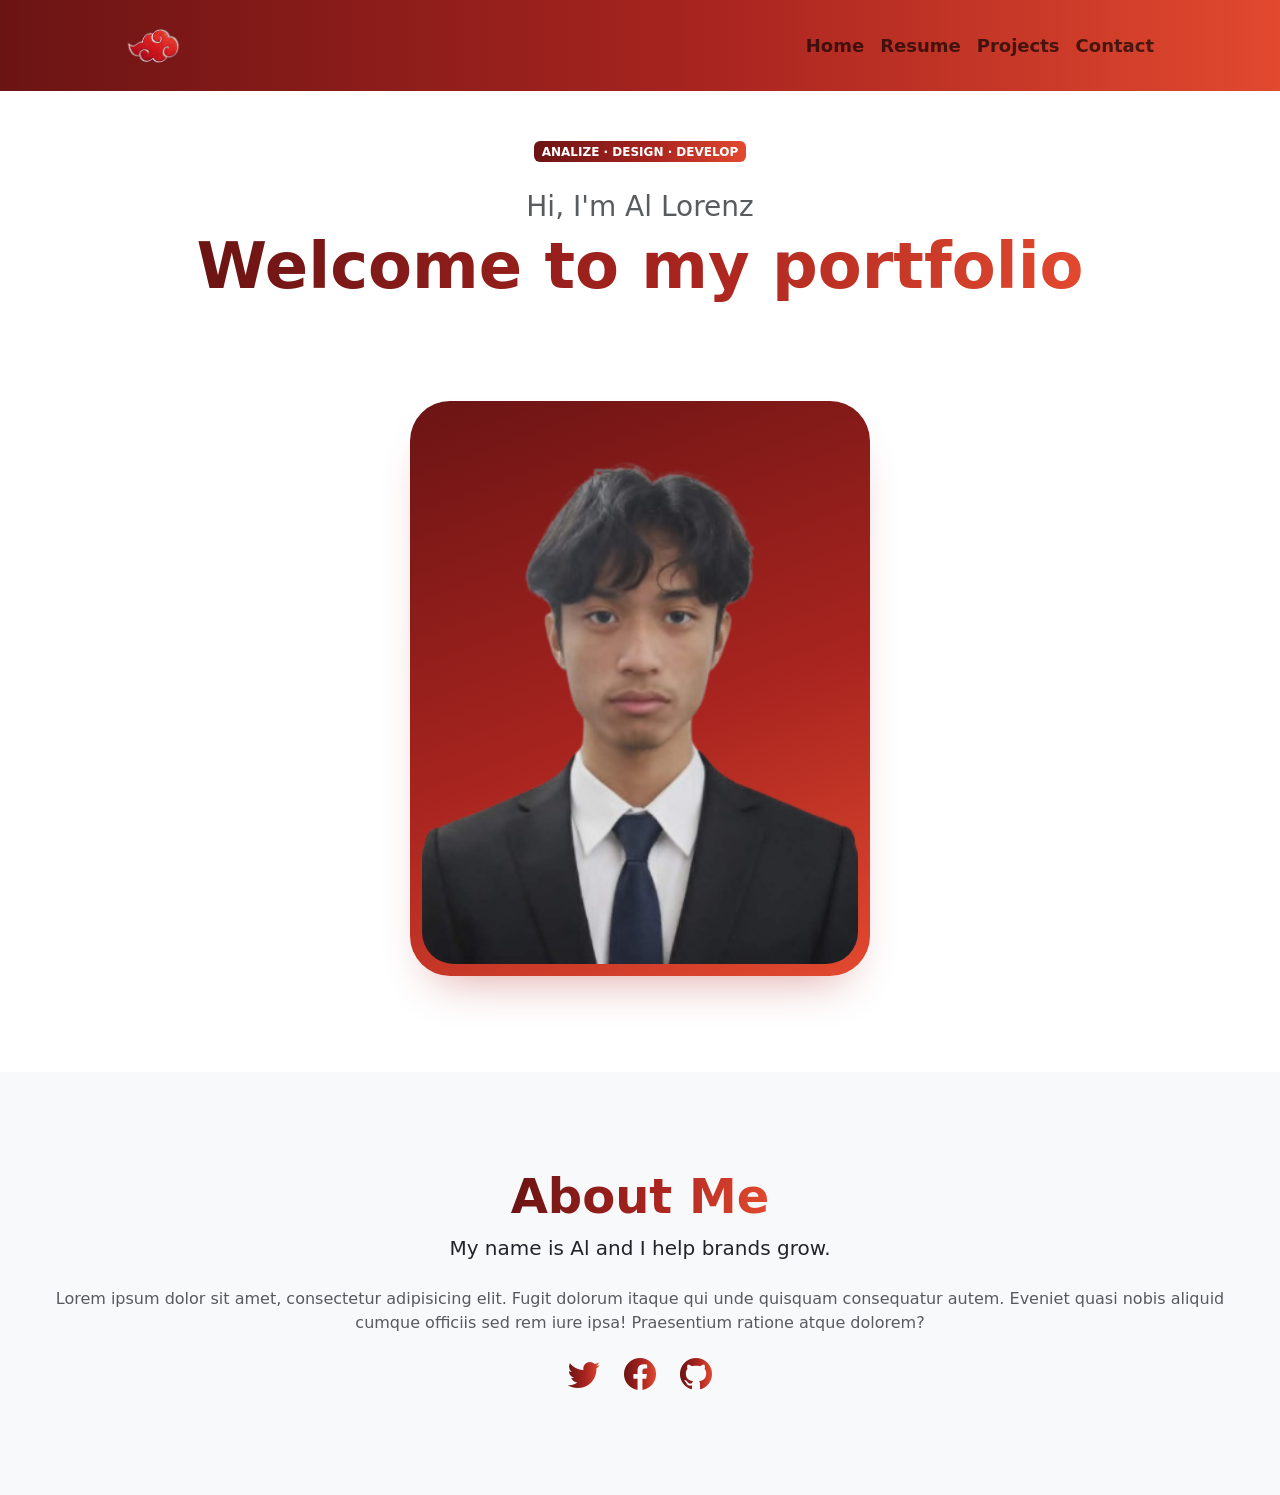
==== home.html @ 0a8ccaa8 "Update and rename index.html to home.html" ====
<!doctype html>
<html lang="en">
  <head>
    <meta charset="utf-8">
    <meta name="viewport" content="width=device-width, initial-scale=1">
    <title>Home Page</title>
    <link href="https://cdn.jsdelivr.net/npm/bootstrap@5.3.8/dist/css/bootstrap.min.css" rel="stylesheet" integrity="sha384-sRIl4kxILFvY47J16cr9ZwB07vP4J8+LH7qKQnuqkuIAvNWLzeN8tE5YBujZqJLB" crossorigin="anonymous">
    <link rel="stylesheet" href="https://cdn.jsdelivr.net/npm/bootstrap-icons@1.11.3/font/bootstrap-icons.min.css">
    <link rel="stylesheet" href="style.css">
  </head>
<body class="d-flex flex-column h-100">
    <main class="flex-shrink-0">

      <!-- Navigation-->
      <nav class="navbar navbar-expand-lg navbar-light bg-gradient-primary-to-secondary py-3">
        <div class="container px-5">
          <a class="navbar-brand" href="home.html">
            <img src="nav-logo.jpg" width="70px" height="100%" alt="Site logo">
          </a>
          <button class="navbar-toggler" type="button" data-bs-toggle="collapse" data-bs-target="#navbarSupportedContent" aria-controls="navbarSupportedContent" aria-expanded="false" aria-label="Toggle navigation"><span class="navbar-toggler-icon"></span></button>
          <div class="collapse navbar-collapse" id="navbarSupportedContent">
            <ul class="navbar-nav ms-auto mb-2 mb-lg-0 small fw-bolder">
              <li class="nav-item"><a class="nav-link" href="home.html">Home</a></li>
              <li class="nav-item"><a class="nav-link" href="#">Resume</a></li>
              <li class="nav-item"><a class="nav-link" href="#">Projects</a></li>
              <li class="nav-item"><a class="nav-link" href="#">Contact</a></li>
            </ul>
          </div>
        </div>
      </nav>

      <!-- Hero -->
      <header class="py-5">
        <div class="container px-5 pb-5">
          <div class="row gx-5 align-items-center">
            <div class="col-xxl-5">
              <!-- Header text content-->
              <div class="text-center text-xxl-start">
                <div class="badge bg-gradient-primary-to-secondary text-white mb-4"><div class="text-uppercase">Analize &middot; Design &middot; Develop</div></div>
                <div class="fs-3 fw-light text-muted">Hi, I'm Al Lorenz</div>
                <h1 class="display-3 fw-bolder mb-5"><span class="text-gradient d-inline">Welcome to my portfolio</span></h1>
                <!-- <div class="d-grid gap-3 d-sm-flex justify-content-sm-center justify-content-xxl-start mb-3">
                  <a class="btn btn-primary btn-lg px-5 py-3 me-sm-3 fs-6 fw-bolder" href="#">Resume</a>
                  <a class="btn btn-outline-dark btn-lg px-5 py-3 fs-6 fw-bolder" href="#">Projects</a>
                </div> -->
              </div>
            </div>

            <div class="col-xxl-7">
              <!-- Header profile picture -->
              <div class="hero-photo-wrap mx-auto mt-5 mt-xxl-0" style="max-width:460px;">

                <div class="hero-blob">
                  <img class="profile-img" src="profile.jpg" alt="Portrait photo">
                </div>
              </div>
            </div>
          </div>
        </div>
      </header>

      <!-- About -->
      <section class="bg-light py-5" id="contact">
        <div class="container-fluid px-5">
          <div class="row gx-5 justify-content-center">
            <div class="col-xxl-8">
              <div class="text-center my-5">
                <h2 class="display-5 fw-bolder"><span class="text-gradient d-inline">About Me</span></h2>
                <p class="lead fw-light mb-4">My name is Al and I help brands grow.</p>
                <p class="text-muted">Lorem ipsum dolor sit amet, consectetur adipisicing elit. Fugit dolorum itaque qui unde quisquam consequatur autem. Eveniet quasi nobis aliquid cumque officiis sed rem iure ipsa! Praesentium ratione atque dolorem?</p>
                <div class="d-flex justify-content-center fs-2 gap-4">
                  <a class="text-gradient" href="#!" aria-label="Twitter"><i class="bi bi-twitter"></i></a>
                  <a class="text-gradient" href="#!" aria-label="Facebook"><i class="bi bi-facebook"></i></a>
                  <a class="text-gradient" href="#!" aria-label="GitHub"><i class="bi bi-github"></i></a>
                </div>
              </div>
            </div>
          </div>
        </div>
      </section>

    </main>


    <script src="https://cdn.jsdelivr.net/npm/bootstrap@5.3.8/dist/js/bootstrap.bundle.min.js" integrity="sha384-FKyoEForCGlyvwx9Hj09JcYn3nv7wiPVlz7YYwJrWVcXK/BmnVDxM+D2scQbITxI" crossorigin="anonymous"></script>
  </body>
</html>
---- style.css ----
body {
  background-image: linear-gradient(
      rgba(255, 255, 255, 0.65), 
      rgba(255, 255, 255, 0.65)
    ), 
    url('https://i.pinimg.com/736x/6c/96/19/6c961995a6f310649f085e0a4df379e9.jpg');
  background-size: cover;
  background-position: center;
}

.text-gradient {
    background: linear-gradient(90deg, #6b1414 0%, #a8241f 55%, #e2492f 100%);
    -webkit-background-clip: text;
    background-clip: text;
    color: transparent;
}
 
.bg-gradient-primary-to-secondary {
    background: linear-gradient(90deg, #6b1414 0%, #a8241f 55%, #e2492f 100%);
}
 

.hero-photo-wrap {
    position: relative;
}
 
.hero-blob {
    position: relative;
    z-index: 2;
    aspect-ratio: 4 / 5;
    border-radius: 2.5rem;
    overflow: hidden;
    padding: 12px;
    background: linear-gradient(160deg, #6b1414 0%, #a8241f 55%, #e2492f 100%);
    box-shadow: 0 24px 48px -24px rgba(168, 36, 31, 0.45);
}
 
.hero-blob img,
.hero-blob .profile-img,
.hero-blob .placeholder-person {
    display: block;
    width: 100%;
    height: 100%;
    object-fit: cover;
    border-radius: 2rem;
}
 
.dot-pattern {
    position: absolute;
    top: 8%;
    width: 70px;
    height: 84%;
    background-image: radial-gradient(circle, currentColor 3px, transparent 3.5px);
    background-size: 20px 20px;
}
 
.dot-pattern-left {
    left: -34px;
    z-index: 1;
    color: #a8241f;
}
 
.dot-pattern-right {
    right: -34px;
    z-index: 3;
    color: #ffffff;
}
 
/* ===== Login page ===== */
.login-page {
    background: url("https://wallpapers-clan.com/wp-content/uploads/2025/03/pastel-sky-with-fluffy-clouds-desktop-wallpaper-preview.jpg");
    background-repeat: no-repeat;
    background-size: cover;
}
 
/* From https://css.glass */
.login-box {
    padding: 15px;
    background: rgba(255, 255, 255, 0.44);
    border-radius: 16px;
    box-shadow: 0 4px 30px rgba(0, 0, 0, 0.1);
    backdrop-filter: blur(8.3px);
    -webkit-backdrop-filter: blur(8.3px);
}
 
 
.register-page {
    background: url("https://preview.redd.it/flowing-mist-over-the-lake-v0-nr4us7nmgknh1.jpeg?width=1080&crop=smart&auto=webp&s=3ab30902c882a5b95fd664185b45be6284cd214c");
    background-repeat: no-repeat;
    background-size: cover;
}
 
/* From https://css.glass */
.register-box {
    padding: 15px;
    background: rgba(255, 255, 255, 0.44);
    border-radius: 16px;
    box-shadow: 0 4px 30px rgba(0, 0, 0, 0.1);
    backdrop-filter: blur(8.3px);
    -webkit-backdrop-filter: blur(8.3px);
}

.nav-link {
    font-size: large;
    
}

form {
    border-radius: 50%;
}
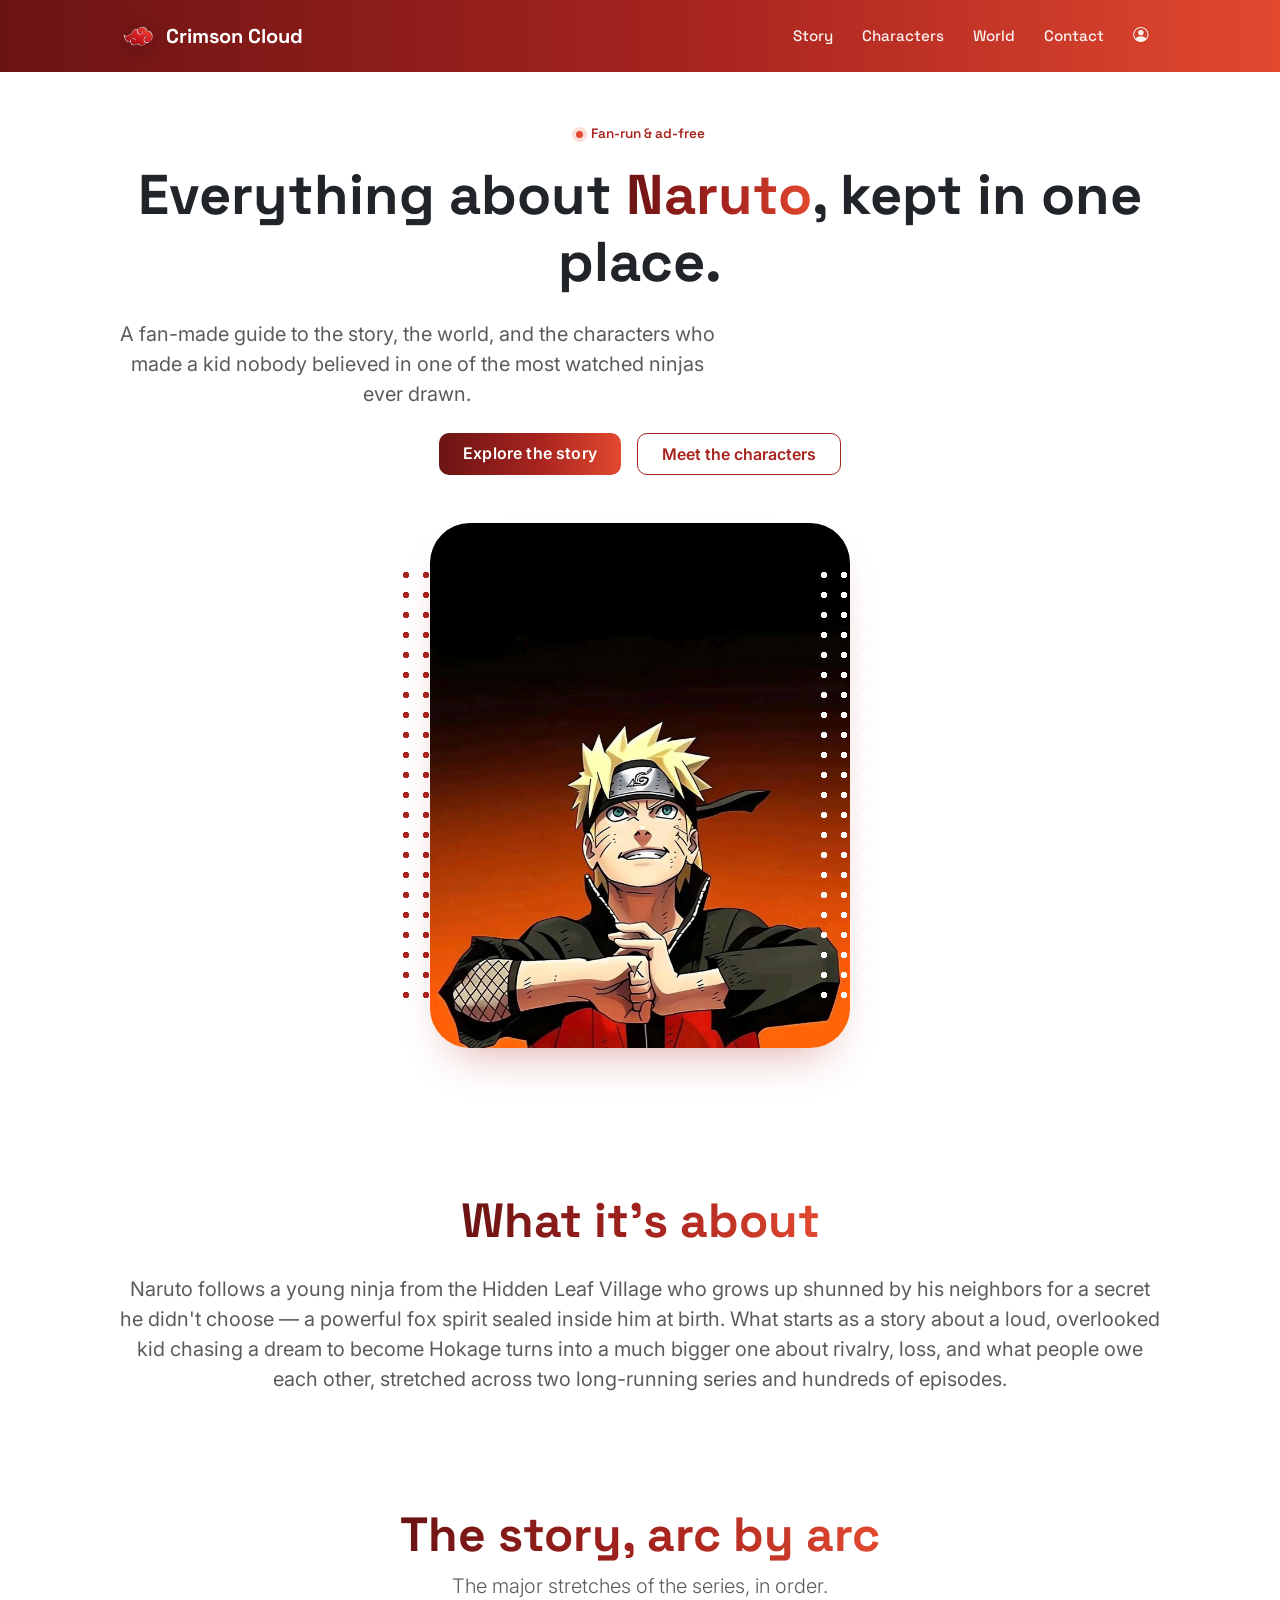
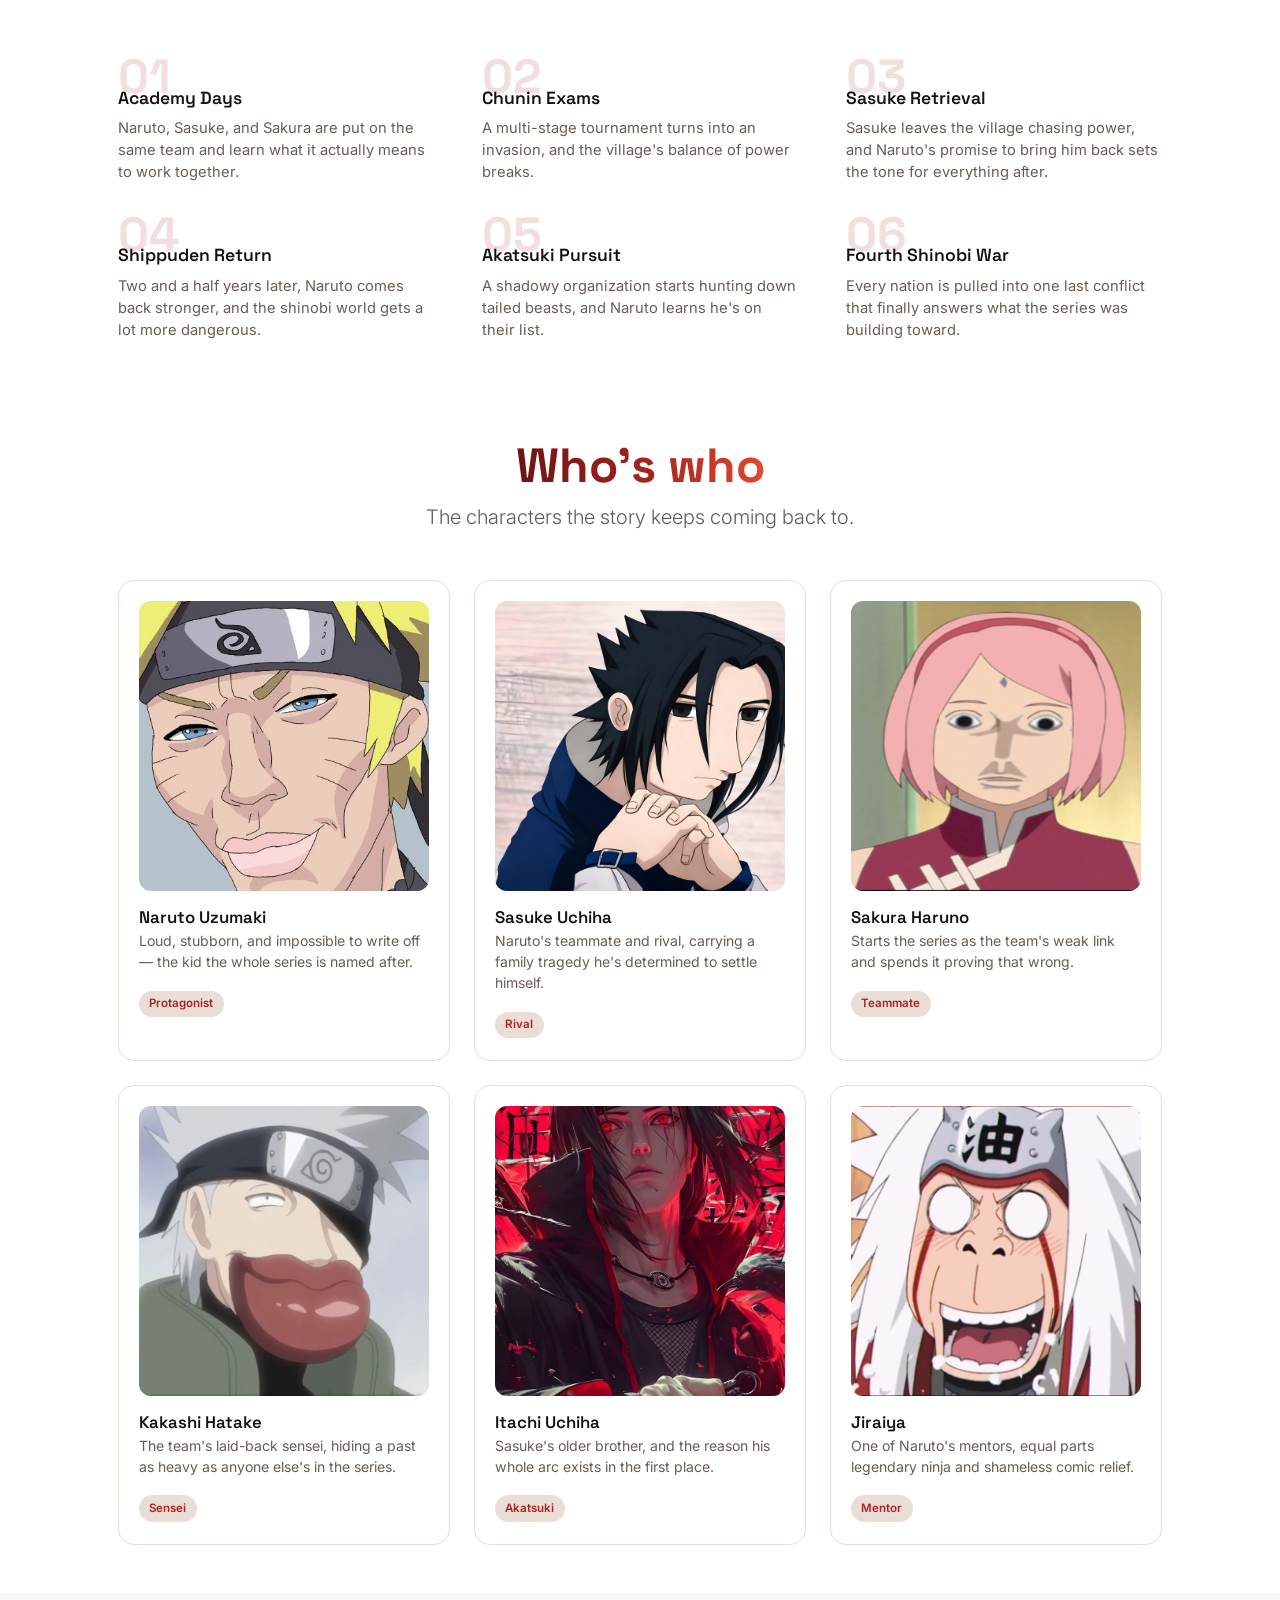
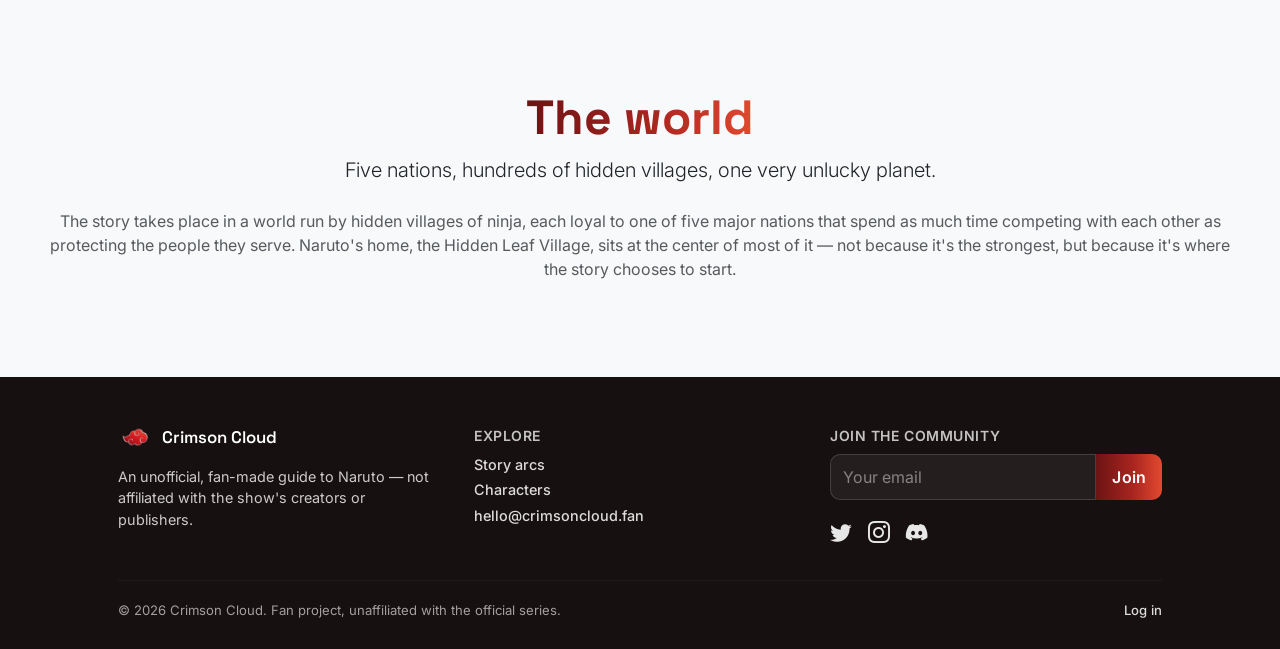
==== commit 5f65b0bc: "Add client-side form validation for login and register" ====
--- a/home.html
+++ b/home.html
@@ -3,7 +3,7 @@
   <head>
     <meta charset="utf-8">
     <meta name="viewport" content="width=device-width, initial-scale=1">
-    <title>Home Page</title>
+    <title>Crimson Cloud — A Naruto Fan Hub</title>
     <link href="https://cdn.jsdelivr.net/npm/bootstrap@5.3.8/dist/css/bootstrap.min.css" rel="stylesheet" integrity="sha384-sRIl4kxILFvY47J16cr9ZwB07vP4J8+LH7qKQnuqkuIAvNWLzeN8tE5YBujZqJLB" crossorigin="anonymous">
     <link rel="stylesheet" href="https://cdn.jsdelivr.net/npm/bootstrap-icons@1.11.3/font/bootstrap-icons.min.css">
     <link rel="stylesheet" href="style.css">
@@ -12,18 +12,20 @@
     <main class="flex-shrink-0">
 
       <!-- Navigation-->
-      <nav class="navbar navbar-expand-lg navbar-light bg-gradient-primary-to-secondary py-3">
-        <div class="container px-5">
-          <a class="navbar-brand" href="home.html">
-            <img src="nav-logo.jpg" width="70px" height="100%" alt="Site logo">
+      <nav class="navbar navbar-expand-lg navbar-light bg-gradient-primary-to-secondary py-3 sticky-top">
+        <div class="container px-5">
+          <a class="navbar-brand d-flex align-items-center gap-2" href="home.html">
+            <img src="nav-logo.jpg" width="40" alt="Crimson Cloud logo">
+            <span class="text-white fw-bold" style="font-family:var(--font-display);">Crimson Cloud</span>
           </a>
           <button class="navbar-toggler" type="button" data-bs-toggle="collapse" data-bs-target="#navbarSupportedContent" aria-controls="navbarSupportedContent" aria-expanded="false" aria-label="Toggle navigation"><span class="navbar-toggler-icon"></span></button>
           <div class="collapse navbar-collapse" id="navbarSupportedContent">
-            <ul class="navbar-nav ms-auto mb-2 mb-lg-0 small fw-bolder">
-              <li class="nav-item"><a class="nav-link" href="home.html">Home</a></li>
-              <li class="nav-item"><a class="nav-link" href="#">Resume</a></li>
-              <li class="nav-item"><a class="nav-link" href="#">Projects</a></li>
-              <li class="nav-item"><a class="nav-link" href="#">Contact</a></li>
+            <ul class="navbar-nav ms-auto mb-2 mb-lg-0 fw-medium align-items-lg-center">
+              <li class="nav-item"><a class="nav-link" href="#story">Story</a></li>
+              <li class="nav-item"><a class="nav-link" href="#characters">Characters</a></li>
+              <li class="nav-item"><a class="nav-link" href="#world">World</a></li>
+              <li class="nav-item"><a class="nav-link" href="#contact">Contact</a></li>
+              <li class="nav-item"><a class="nav-link" id="accountLink" href="index.html"><i class="bi bi-person-circle"></i></a></li>
             </ul>
           </div>
         </div>
@@ -34,45 +36,176 @@
         <div class="container px-5 pb-5">
           <div class="row gx-5 align-items-center">
             <div class="col-xxl-5">
-              <!-- Header text content-->
               <div class="text-center text-xxl-start">
-                <div class="badge bg-gradient-primary-to-secondary text-white mb-4"><div class="text-uppercase">Analize &middot; Design &middot; Develop</div></div>
-                <div class="fs-3 fw-light text-muted">Hi, I'm Al Lorenz</div>
-                <h1 class="display-3 fw-bolder mb-5"><span class="text-gradient d-inline">Welcome to my portfolio</span></h1>
-                <!-- <div class="d-grid gap-3 d-sm-flex justify-content-sm-center justify-content-xxl-start mb-3">
-                  <a class="btn btn-primary btn-lg px-5 py-3 me-sm-3 fs-6 fw-bolder" href="#">Resume</a>
-                  <a class="btn btn-outline-dark btn-lg px-5 py-3 fs-6 fw-bolder" href="#">Projects</a>
-                </div> -->
+                <div class="drop-tag mb-3"><span class="dot"></span>Fan-run &amp; ad-free</div>
+                <h1 class="display-4 fw-bolder mb-4">
+                  Everything about <span class="text-gradient d-inline">Naruto</span>, kept in one place.
+                </h1>
+                <p class="fs-5 text-muted mb-4" style="max-width: 46ch;">
+                  A fan-made guide to the story, the world, and the characters who made a kid nobody believed in one of the most watched ninjas ever drawn.
+                </p>
+                <div class="d-flex gap-3 justify-content-center justify-content-xxl-start flex-wrap">
+                  <a href="#story" class="btn btn-crimson px-4 py-2">Explore the story</a>
+                  <a href="#characters" class="btn btn-outline-crimson px-4 py-2">Meet the characters</a>
+                </div>
               </div>
             </div>
 
             <div class="col-xxl-7">
-              <!-- Header profile picture -->
-              <div class="hero-photo-wrap mx-auto mt-5 mt-xxl-0" style="max-width:460px;">
-
-                <div class="hero-blob">
-                  <img class="profile-img" src="profile.jpg" alt="Portrait photo">
+              <div class="hero-photo-wrap mx-auto mt-5 mt-xxl-0" style="max-width:420px;">
+                <div class="dot-pattern dot-pattern-left"></div>
+                <div class="hero-blob" style="background-image: url('images/hero.jpg'), linear-gradient(160deg, #6b1414 0%, #a8241f 55%, #e2492f 100%); background-size: cover; background-position: center;">
                 </div>
+                <div class="dot-pattern dot-pattern-right"></div>
               </div>
             </div>
           </div>
         </div>
       </header>
 
-      <!-- About -->
-      <section class="bg-light py-5" id="contact">
+      <!-- Synopsis -->
+      <section class="py-5" id="overview">
+        <div class="container px-5">
+          <div class="row justify-content-center">
+            <div class="col-xxl-7 text-center">
+              <h2 class="display-5 fw-bolder mb-4"><span class="text-gradient d-inline">What it's about</span></h2>
+              <p class="text-muted fs-5">
+                Naruto follows a young ninja from the Hidden Leaf Village who grows up shunned by his neighbors for a secret he didn't choose — a powerful fox spirit sealed inside him at birth. What starts as a story about a loud, overlooked kid chasing a dream to become Hokage turns into a much bigger one about rivalry, loss, and what people owe each other, stretched across two long-running series and hundreds of episodes.
+              </p>
+            </div>
+          </div>
+        </div>
+      </section>
+
+      <!-- Story arcs -->
+      <section class="py-5" id="story">
+        <div class="container px-5">
+          <div class="row justify-content-center">
+            <div class="col-xxl-8 text-center mb-5">
+              <h2 class="display-5 fw-bolder"><span class="text-gradient d-inline">The story, arc by arc</span></h2>
+              <p class="lead fw-light text-muted mb-0">The major stretches of the series, in order.</p>
+            </div>
+          </div>
+          <div class="row gx-5 gy-4">
+            <div class="col-md-4">
+              <div class="arc-step">
+                <div class="step-num">01</div>
+                <h3>Academy Days</h3>
+                <p>Naruto, Sasuke, and Sakura are put on the same team and learn what it actually means to work together.</p>
+              </div>
+            </div>
+            <div class="col-md-4">
+              <div class="arc-step">
+                <div class="step-num">02</div>
+                <h3>Chunin Exams</h3>
+                <p>A multi-stage tournament turns into an invasion, and the village's balance of power breaks.</p>
+              </div>
+            </div>
+            <div class="col-md-4">
+              <div class="arc-step">
+                <div class="step-num">03</div>
+                <h3>Sasuke Retrieval</h3>
+                <p>Sasuke leaves the village chasing power, and Naruto's promise to bring him back sets the tone for everything after.</p>
+              </div>
+            </div>
+            <div class="col-md-4">
+              <div class="arc-step">
+                <div class="step-num">04</div>
+                <h3>Shippuden Return</h3>
+                <p>Two and a half years later, Naruto comes back stronger, and the shinobi world gets a lot more dangerous.</p>
+              </div>
+            </div>
+            <div class="col-md-4">
+              <div class="arc-step">
+                <div class="step-num">05</div>
+                <h3>Akatsuki Pursuit</h3>
+                <p>A shadowy organization starts hunting down tailed beasts, and Naruto learns he's on their list.</p>
+              </div>
+            </div>
+            <div class="col-md-4">
+              <div class="arc-step">
+                <div class="step-num">06</div>
+                <h3>Fourth Shinobi War</h3>
+                <p>Every nation is pulled into one last conflict that finally answers what the series was building toward.</p>
+              </div>
+            </div>
+          </div>
+        </div>
+      </section>
+
+      <!-- Characters -->
+      <section class="py-5" id="characters">
+        <div class="container px-5">
+          <div class="row justify-content-center">
+            <div class="col-xxl-8 text-center mb-5">
+              <h2 class="display-5 fw-bolder"><span class="text-gradient d-inline">Who's who</span></h2>
+              <p class="lead fw-light text-muted mb-0">The characters the story keeps coming back to.</p>
+            </div>
+          </div>
+          <div class="row gx-4 gy-4">
+            <div class="col-md-4">
+              <div class="work-card">
+                <div class="char-art" style="background-image: url('images/char-naruto.jpg'), linear-gradient(160deg, #e2492f 0%, #a8241f 100%); background-size: cover; background-position: center;"></div>
+                <h3>Naruto Uzumaki</h3>
+                <p>Loud, stubborn, and impossible to write off — the kid the whole series is named after.</p>
+                <span class="tag-chip">Protagonist</span>
+              </div>
+            </div>
+            <div class="col-md-4">
+              <div class="work-card">
+                <div class="char-art" style="background-image: url('images/char-sasuke.jpg'), linear-gradient(160deg, #2a1c19 0%, #5c1010 100%); background-size: cover; background-position: center;"></div>
+                <h3>Sasuke Uchiha</h3>
+                <p>Naruto's teammate and rival, carrying a family tragedy he's determined to settle himself.</p>
+                <span class="tag-chip">Rival</span>
+              </div>
+            </div>
+            <div class="col-md-4">
+              <div class="work-card">
+                <div class="char-art" style="background-image: url('images/char-sakura.jpg'), linear-gradient(160deg, #a8241f 0%, #e2492f 100%); background-size: cover; background-position: center;"></div>
+                <h3>Sakura Haruno</h3>
+                <p>Starts the series as the team's weak link and spends it proving that wrong.</p>
+                <span class="tag-chip">Teammate</span>
+              </div>
+            </div>
+            <div class="col-md-4">
+              <div class="work-card">
+                <div class="char-art" style="background-image: url('images/char-kakashi.jpg'), linear-gradient(160deg, #6b1414 0%, #a8241f 100%); background-size: cover; background-position: center;"></div>
+                <h3>Kakashi Hatake</h3>
+                <p>The team's laid-back sensei, hiding a past as heavy as anyone else's in the series.</p>
+                <span class="tag-chip">Sensei</span>
+              </div>
+            </div>
+            <div class="col-md-4">
+              <div class="work-card">
+                <div class="char-art" style="background-image: url('images/char-itachi.jpg'), linear-gradient(160deg, #5c1010 0%, #2a1c19 100%); background-size: cover; background-position: center;"></div>
+                <h3>Itachi Uchiha</h3>
+                <p>Sasuke's older brother, and the reason his whole arc exists in the first place.</p>
+                <span class="tag-chip">Akatsuki</span>
+              </div>
+            </div>
+            <div class="col-md-4">
+              <div class="work-card">
+                <div class="char-art" style="background-image: url('images/char-jiraiya.jpg'), linear-gradient(160deg, #a8241f 0%, #6b1414 100%); background-size: cover; background-position: center;"></div>
+                <h3>Jiraiya</h3>
+                <p>One of Naruto's mentors, equal parts legendary ninja and shameless comic relief.</p>
+                <span class="tag-chip">Mentor</span>
+              </div>
+            </div>
+          </div>
+        </div>
+      </section>
+
+      <!-- World -->
+      <section class="bg-light py-5" id="world">
         <div class="container-fluid px-5">
           <div class="row gx-5 justify-content-center">
-            <div class="col-xxl-8">
+            <div class="col-xxl-7">
               <div class="text-center my-5">
-                <h2 class="display-5 fw-bolder"><span class="text-gradient d-inline">About Me</span></h2>
-                <p class="lead fw-light mb-4">My name is Al and I help brands grow.</p>
-                <p class="text-muted">Lorem ipsum dolor sit amet, consectetur adipisicing elit. Fugit dolorum itaque qui unde quisquam consequatur autem. Eveniet quasi nobis aliquid cumque officiis sed rem iure ipsa! Praesentium ratione atque dolorem?</p>
-                <div class="d-flex justify-content-center fs-2 gap-4">
-                  <a class="text-gradient" href="#!" aria-label="Twitter"><i class="bi bi-twitter"></i></a>
-                  <a class="text-gradient" href="#!" aria-label="Facebook"><i class="bi bi-facebook"></i></a>
-                  <a class="text-gradient" href="#!" aria-label="GitHub"><i class="bi bi-github"></i></a>
-                </div>
+                <h2 class="display-5 fw-bolder"><span class="text-gradient d-inline">The world</span></h2>
+                <p class="lead fw-light mb-4">Five nations, hundreds of hidden villages, one very unlucky planet.</p>
+                <p class="text-muted">
+                  The story takes place in a world run by hidden villages of ninja, each loyal to one of five major nations that spend as much time competing with each other as protecting the people they serve. Naruto's home, the Hidden Leaf Village, sits at the center of most of it — not because it's the strongest, but because it's where the story chooses to start.
+                </p>
               </div>
             </div>
           </div>
@@ -81,7 +214,51 @@
 
     </main>
 
+    <!-- Footer -->
+    <footer class="site-footer" id="contact">
+      <div class="container px-5">
+        <div class="row gy-4 align-items-start">
+          <div class="col-md-4">
+            <div class="footer-brand mb-3">
+              <img src="nav-logo.jpg" alt="Crimson Cloud logo">
+              Crimson Cloud
+            </div>
+            <p>An unofficial, fan-made guide to Naruto — not affiliated with the show's creators or publishers.</p>
+          </div>
+          <div class="col-md-4">
+            <div class="text-uppercase small fw-semibold text-white-50 mb-2" style="letter-spacing:.04em;">Explore</div>
+            <p class="mb-1"><a href="#story">Story arcs</a></p>
+            <p class="mb-1"><a href="#characters">Characters</a></p>
+            <p class="mb-1"><a href="mailto:hello@crimsoncloud.fan">hello@crimsoncloud.fan</a></p>
+          </div>
+          <div class="col-md-4">
+            <div class="text-uppercase small fw-semibold text-white-50 mb-2" style="letter-spacing:.04em;">Join the community</div>
+            <form class="d-flex newsletter-form mb-3" onsubmit="return false;">
+              <input type="email" class="form-control" placeholder="Your email">
+              <button class="btn btn-crimson" type="submit">Join</button>
+            </form>
+            <div class="d-flex gap-3 footer-social">
+              <a href="#!" aria-label="Twitter"><i class="bi bi-twitter"></i></a>
+              <a href="#!" aria-label="Instagram"><i class="bi bi-instagram"></i></a>
+              <a href="#!" aria-label="Discord"><i class="bi bi-discord"></i></a>
+            </div>
+          </div>
+        </div>
+        <hr>
+        <div class="footer-bottom d-flex justify-content-between flex-wrap gap-2">
+          <span>&copy; 2026 Crimson Cloud. Fan project, unaffiliated with the official series.</span>
+          <a href="index.html">Log in</a>
+        </div>
+      </div>
+    </footer>
 
     <script src="https://cdn.jsdelivr.net/npm/bootstrap@5.3.8/dist/js/bootstrap.bundle.min.js" integrity="sha384-FKyoEForCGlyvwx9Hj09JcYn3nv7wiPVlz7YYwJrWVcXK/BmnVDxM+D2scQbITxI" crossorigin="anonymous"></script>
+    <script>
+      var username = sessionStorage.getItem('username');
+      if (username) {
+        document.getElementById('accountLink').innerHTML = '<i class="bi bi-person-check-fill"></i> ' + username;
+        document.getElementById('accountLink').href = 'home.html';
+      }
+    </script>
   </body>
 </html>
--- a/style.css
+++ b/style.css
@@ -1,13 +1,33 @@
-
+@import url('https://fonts.googleapis.com/css2?family=Space+Grotesk:wght@500;600;700&family=Inter:wght@400;500;600&display=swap');
+
+:root {
+  --crimson-900: #5c1010;
+  --crimson-700: #a8241f;
+  --crimson-500: #e2492f;
+  --ink: #171010;
+  --ink-soft: #2a1c19;
+  --paper: #fbf7f4;
+  --paper-dim: #e9ddd6;
+  --muted: #6b5b55;
+
+  --font-display: 'Space Grotesk', 'Segoe UI', sans-serif;
+  --font-body: 'Inter', 'Segoe UI', sans-serif;
+}
 
 body {
+  font-family: var(--font-body);
   background-image: linear-gradient(
-      rgba(255, 255, 255, 0.65), 
-      rgba(255, 255, 255, 0.65)
-    ), 
+      rgba(255, 255, 255, 0.93),
+      rgba(255, 255, 255, 0.93)
+    ),
     url('https://i.pinimg.com/736x/6c/96/19/6c961995a6f310649f085e0a4df379e9.jpg');
   background-size: cover;
   background-position: center;
+  background-attachment: fixed;
+}
+
+h1, h2, .navbar-brand, .fs-3 {
+  font-family: var(--font-display);
 }
 
 .text-gradient {
@@ -16,16 +36,16 @@
     background-clip: text;
     color: transparent;
 }
- 
+
 .bg-gradient-primary-to-secondary {
     background: linear-gradient(90deg, #6b1414 0%, #a8241f 55%, #e2492f 100%);
 }
- 
+
 
 .hero-photo-wrap {
     position: relative;
 }
- 
+
 .hero-blob {
     position: relative;
     z-index: 2;
@@ -36,7 +56,7 @@
     background: linear-gradient(160deg, #6b1414 0%, #a8241f 55%, #e2492f 100%);
     box-shadow: 0 24px 48px -24px rgba(168, 36, 31, 0.45);
 }
- 
+
 .hero-blob img,
 .hero-blob .profile-img,
 .hero-blob .placeholder-person {
@@ -46,7 +66,7 @@
     object-fit: cover;
     border-radius: 2rem;
 }
- 
+
 .dot-pattern {
     position: absolute;
     top: 8%;
@@ -55,58 +75,553 @@
     background-image: radial-gradient(circle, currentColor 3px, transparent 3.5px);
     background-size: 20px 20px;
 }
- 
+
 .dot-pattern-left {
     left: -34px;
     z-index: 1;
     color: #a8241f;
 }
- 
+
 .dot-pattern-right {
     right: -34px;
     z-index: 3;
     color: #ffffff;
 }
- 
-/* ===== Login page ===== */
+
+/* ===== Auth pages (login + register) ===== */
+.auth-page {
+    min-height: 100vh;
+    background-color: var(--ink);
+    background-repeat: no-repeat;
+    background-attachment: fixed;
+    background-size: cover;
+    background-position: center;
+    position: relative;
+    overflow-x: hidden;
+}
+
+/* Darkening overlay so the form stays readable over any photo */
+.auth-page::before {
+    content: "";
+    position: fixed;
+    inset: 0;
+    background:
+        radial-gradient(circle at 12% 15%, rgba(226, 73, 47, 0.30), transparent 42%),
+        radial-gradient(circle at 88% 85%, rgba(168, 36, 31, 0.40), transparent 48%),
+        rgba(23, 16, 16, 0.55);
+    z-index: 0;
+}
+
+.auth-page > * {
+    position: relative;
+    z-index: 1;
+}
+
+/* Per-page background photos — swap these filenames for your own images */
 .login-page {
-    background: url("https://wallpapers-clan.com/wp-content/uploads/2025/03/pastel-sky-with-fluffy-clouds-desktop-wallpaper-preview.jpg");
+    background-image: url('login-bg.jpg');
+}
+
+.register-page {
+    background-image: url('register-bg.jpg');
+}
+
+.auth-brand {
+    display: flex;
+    flex-direction: column;
+    align-items: center;
+    gap: 0.6rem;
+    margin-bottom: 1.75rem;
+    text-decoration: none;
+}
+
+.auth-brand img {
+    width: 52px;
+    height: auto;
+    filter: drop-shadow(0 6px 14px rgba(226, 73, 47, 0.45));
+}
+
+.auth-brand span {
+    font-family: var(--font-display);
+    font-weight: 600;
+    letter-spacing: 0.02em;
+    color: var(--paper);
+    font-size: 1.05rem;
+}
+
+.auth-card {
+    position: relative;
+    padding: 2.75rem 2.25rem 2.25rem;
+    background: rgba(255, 255, 255, 0.12);
+    border: 1px solid rgba(255, 255, 255, 0.25);
+    border-radius: 28px;
+    box-shadow: 0 30px 60px -20px rgba(0, 0, 0, 0.55);
+    backdrop-filter: blur(20px) saturate(150%);
+    -webkit-backdrop-filter: blur(20px) saturate(150%);
+    overflow: hidden;
+}
+
+.auth-card::before {
+    content: "";
+    position: absolute;
+    top: 0;
+    left: 0;
+    right: 0;
+    height: 6px;
+    background: linear-gradient(90deg, #6b1414 0%, #a8241f 55%, #e2492f 100%);
+}
+
+.auth-card::after {
+    content: "";
+    position: absolute;
+    width: 260px;
+    height: 260px;
+    right: -90px;
+    bottom: -100px;
+    background-image: url('nav-logo.jpg');
+    background-size: contain;
     background-repeat: no-repeat;
-    background-size: cover;
-}
- 
-/* From https://css.glass */
-.login-box {
-    padding: 15px;
-    background: rgba(255, 255, 255, 0.44);
+    opacity: 0.12;
+    mix-blend-mode: overlay;
+    pointer-events: none;
+}
+
+.auth-card h1 {
+    font-size: 1.85rem;
+    font-weight: 700;
+    color: var(--paper);
+    margin-bottom: 0.35rem;
+    display: inline-block;
+    text-decoration: underline;
+    text-decoration-color: rgba(255, 255, 255, 0.6);
+    text-underline-offset: 6px;
+}
+
+.auth-subtitle {
+    color: rgba(251, 247, 244, 0.75);
+    font-size: 0.92rem;
+    margin-bottom: 1.75rem;
+}
+
+.auth-input-wrap {
+    position: relative;
+}
+
+.auth-card .form-control.auth-pill-input {
+    border: 1px solid rgba(255, 255, 255, 0.35);
+    border-radius: 999px;
+    padding: 0.75rem 2.75rem 0.75rem 1.25rem;
+    font-size: 0.95rem;
+    background: rgba(255, 255, 255, 0.16);
+    color: var(--paper);
+    backdrop-filter: blur(6px);
+    -webkit-backdrop-filter: blur(6px);
+}
+
+.auth-card .form-control.auth-pill-input::placeholder {
+    color: rgba(251, 247, 244, 0.65);
+}
+
+.auth-card .form-control.auth-pill-input:focus {
+    border-color: rgba(255, 255, 255, 0.7);
+    background: rgba(255, 255, 255, 0.22);
+    color: var(--paper);
+    box-shadow: 0 0 0 3px rgba(255, 255, 255, 0.12);
+}
+
+.auth-input-icon {
+    position: absolute;
+    right: 1.15rem;
+    top: 50%;
+    transform: translateY(-50%);
+    color: rgba(251, 247, 244, 0.8);
+    font-size: 0.95rem;
+    pointer-events: none;
+}
+
+.auth-input-wrap label.error {
+    padding-left: 1.25rem;
+}
+
+.auth-card label.form-label:not(.visually-hidden) {
+    font-size: 0.85rem;
+    color: rgba(251, 247, 244, 0.85);
+    font-weight: 500;
+}
+
+.btn-crimson {
+    background: linear-gradient(90deg, #6b1414 0%, #a8241f 55%, #e2492f 100%);
+    color: #fff;
+    border: 0;
+    border-radius: 10px;
+    padding: 0.7rem 1rem;
+    font-weight: 600;
+    letter-spacing: 0.01em;
+    transition: filter 0.15s ease, transform 0.15s ease;
+}
+
+.btn-crimson:hover {
+    filter: brightness(1.08);
+    color: #fff;
+    transform: translateY(-1px);
+}
+
+.btn-crimson:active {
+    transform: translateY(0);
+}
+
+.btn-auth-pill {
+    background: rgba(255, 255, 255, 0.95);
+    color: var(--ink);
+    border: 0;
+    border-radius: 999px;
+    padding: 0.75rem 1rem;
+    font-weight: 700;
+    letter-spacing: 0.01em;
+    box-shadow: 0 10px 24px -10px rgba(0, 0, 0, 0.5);
+    transition: filter 0.15s ease, transform 0.15s ease;
+}
+
+.btn-auth-pill:hover {
+    background: #fff;
+    color: var(--ink);
+    transform: translateY(-1px);
+}
+
+.btn-auth-pill:active {
+    transform: translateY(0);
+}
+
+.auth-card a {
+    color: #ff8a70;
+    font-weight: 500;
+    text-decoration: none;
+}
+
+.auth-card a:hover {
+    color: #ffab97;
+    text-decoration: underline;
+}
+
+.auth-foot {
+    color: rgba(251, 247, 244, 0.7);
+    font-size: 0.9rem;
+}
+
+.auth-card .form-check-label {
+    font-size: 0.88rem;
+    color: rgba(251, 247, 244, 0.85);
+}
+
+.error {
+  color: #ffb4a8;
+  font-size: 0.82rem;
+  display: block;
+  margin-top: 2px;
+}
+input.error {
+  border-color: var(--crimson-500) !important;
+}
+
+/* ===== Landing page (home.html) ===== */
+.navbar .nav-link {
+    font-family: var(--font-display);
+    font-weight: 500;
+    font-size: 0.95rem;
+    color: rgba(255, 255, 255, 0.92);
+    padding: 0.4rem 0.9rem !important;
+    transition: color 0.15s ease;
+}
+
+.navbar .nav-link:hover,
+.navbar .nav-link.active {
+    color: #fff;
+}
+
+.navbar-brand img {
+    filter: drop-shadow(0 4px 10px rgba(0, 0, 0, 0.25));
+}
+
+section[id] {
+    scroll-margin-top: 90px;
+}
+
+.btn-outline-crimson {
+    background: transparent;
+    color: var(--crimson-700);
+    border: 1.5px solid var(--crimson-700);
+    border-radius: 10px;
+    padding: 0.65rem 1.4rem;
+    font-weight: 600;
+    transition: background 0.15s ease, color 0.15s ease;
+}
+
+.btn-outline-crimson:hover {
+    background: var(--crimson-700);
+    color: #fff;
+}
+
+.hero-eyebrow {
+    font-family: var(--font-display);
+    font-weight: 600;
+    color: var(--crimson-700);
+    letter-spacing: 0.01em;
+}
+
+/* Drop counter / eyebrow tag */
+.drop-tag {
+    display: inline-flex;
+    align-items: center;
+    gap: 0.5rem;
+    font-family: var(--font-display);
+    font-weight: 600;
+    font-size: 0.85rem;
+    color: var(--crimson-700);
+}
+
+.drop-tag .dot {
+    width: 7px;
+    height: 7px;
+    border-radius: 50%;
+    background: var(--crimson-500);
+    box-shadow: 0 0 0 4px rgba(226, 73, 47, 0.18);
+}
+
+/* Story arc timeline */
+.arc-step {
+    position: relative;
+    padding-top: 0.25rem;
+}
+
+.arc-step .step-num {
+    font-family: var(--font-display);
+    font-weight: 700;
+    font-size: 3rem;
+    line-height: 1;
+    color: rgba(168, 36, 31, 0.15);
+    margin-bottom: -0.85rem;
+}
+
+.arc-step h3 {
+    font-family: var(--font-display);
+    font-weight: 600;
+    font-size: 1.1rem;
+    color: var(--ink);
+}
+
+.arc-step p {
+    color: var(--muted);
+    font-size: 0.92rem;
+    margin-bottom: 0;
+}
+
+/* Character portraits */
+.char-art {
+    aspect-ratio: 1 / 1;
+    border-radius: 12px;
+    margin-bottom: 1rem;
+}
+.category-tile {
+    position: relative;
+    border-radius: 18px;
+    padding: 2rem 1.25rem;
+    text-align: center;
+    color: #fff;
+    text-decoration: none;
+    height: 100%;
+    display: flex;
+    flex-direction: column;
+    align-items: center;
+    gap: 0.65rem;
+    transition: transform 0.15s ease, box-shadow 0.15s ease;
+    box-shadow: 0 16px 30px -18px rgba(23, 16, 16, 0.45);
+}
+
+.category-tile:hover {
+    transform: translateY(-4px);
+    color: #fff;
+}
+
+.category-tile i {
+    font-size: 1.9rem;
+}
+
+.category-tile span {
+    font-family: var(--font-display);
+    font-weight: 600;
+    font-size: 1.02rem;
+}
+
+.category-tile small {
+    opacity: 0.85;
+    font-size: 0.78rem;
+}
+
+.tile-1 { background: linear-gradient(160deg, #6b1414 0%, #a8241f 100%); }
+.tile-2 { background: linear-gradient(160deg, #a8241f 0%, #e2492f 100%); }
+.tile-3 { background: linear-gradient(160deg, #2a1c19 0%, #5c1010 100%); }
+.tile-4 { background: linear-gradient(160deg, #e2492f 0%, #a8241f 100%); }
+
+/* Product / work cards */
+.work-card {
+    background: #fff;
+    border: 1px solid var(--paper-dim);
     border-radius: 16px;
-    box-shadow: 0 4px 30px rgba(0, 0, 0, 0.1);
-    backdrop-filter: blur(8.3px);
-    -webkit-backdrop-filter: blur(8.3px);
-}
- 
- 
-.register-page {
-    background: url("https://preview.redd.it/flowing-mist-over-the-lake-v0-nr4us7nmgknh1.jpeg?width=1080&crop=smart&auto=webp&s=3ab30902c882a5b95fd664185b45be6284cd214c");
-    background-repeat: no-repeat;
-    background-size: cover;
-}
- 
-/* From https://css.glass */
-.register-box {
-    padding: 15px;
-    background: rgba(255, 255, 255, 0.44);
-    border-radius: 16px;
-    box-shadow: 0 4px 30px rgba(0, 0, 0, 0.1);
-    backdrop-filter: blur(8.3px);
-    -webkit-backdrop-filter: blur(8.3px);
-}
-
-.nav-link {
-    font-size: large;
-    
-}
-
-form {
-    border-radius: 50%;
+    padding: 1.25rem;
+    height: 100%;
+    transition: transform 0.15s ease, box-shadow 0.15s ease;
+}
+
+.work-card:hover {
+    transform: translateY(-4px);
+    box-shadow: 0 20px 40px -24px rgba(23, 16, 16, 0.35);
+}
+
+.product-art {
+    aspect-ratio: 1 / 1;
+    border-radius: 12px;
+    display: flex;
+    align-items: center;
+    justify-content: center;
+    margin-bottom: 1rem;
+    color: rgba(255, 255, 255, 0.85);
+    font-size: 2.4rem;
+}
+
+.work-card h3 {
+    font-family: var(--font-display);
+    font-weight: 600;
+    font-size: 1.05rem;
+    margin-bottom: 0.15rem;
+    color: var(--ink);
+}
+
+.work-card p {
+    color: var(--muted);
+    font-size: 0.88rem;
+}
+
+.product-price {
+    font-family: var(--font-display);
+    font-weight: 700;
+    color: var(--ink);
+    font-size: 1.05rem;
+}
+
+.btn-crimson-sm {
+    background: linear-gradient(90deg, #6b1414 0%, #a8241f 55%, #e2492f 100%);
+    color: #fff;
+    border: 0;
+    border-radius: 8px;
+    padding: 0.4rem 0.9rem;
+    font-size: 0.85rem;
+    font-weight: 600;
+}
+
+.btn-crimson-sm:hover {
+    color: #fff;
+    filter: brightness(1.08);
+}
+
+.tag-chip {
+    display: inline-block;
+    background: var(--paper-dim);
+    color: var(--crimson-700);
+    font-size: 0.72rem;
+    font-weight: 600;
+    padding: 0.28rem 0.65rem;
+    border-radius: 999px;
+    margin: 0.15rem 0.3rem 0.15rem 0;
+}
+
+.cart-icon {
+    position: relative;
+    color: rgba(255, 255, 255, 0.9) !important;
+}
+
+.cart-icon .badge {
+    position: absolute;
+    top: -4px;
+    right: -6px;
+    background: #fff;
+    color: var(--crimson-700);
+    font-size: 0.62rem;
+    padding: 0.1rem 0.35rem;
+    border-radius: 999px;
+    font-weight: 700;
+}
+
+/* Newsletter */
+.newsletter-form .form-control {
+    border-radius: 10px 0 0 10px;
+    border: 1px solid rgba(255, 255, 255, 0.15);
+    background: rgba(255, 255, 255, 0.06);
+    color: #fff;
+}
+
+.newsletter-form .form-control::placeholder {
+    color: rgba(255, 255, 255, 0.45);
+}
+
+.newsletter-form .btn {
+    border-radius: 0 10px 10px 0;
+}
+
+/* Footer */
+.site-footer {
+    background: var(--ink);
+    color: rgba(255, 255, 255, 0.78);
+    padding: 3rem 0 1.75rem;
+}
+
+.site-footer .footer-brand {
+    display: flex;
+    align-items: center;
+    gap: 0.6rem;
+    font-family: var(--font-display);
+    font-weight: 600;
+    color: #fff;
+    font-size: 1.05rem;
+}
+
+.site-footer .footer-brand img {
+    width: 34px;
+    height: auto;
+}
+
+.site-footer p {
+    max-width: 320px;
+    font-size: 0.9rem;
+}
+
+.site-footer a {
+    color: rgba(255, 255, 255, 0.85);
+    text-decoration: none;
+    font-weight: 500;
+}
+
+.site-footer a:hover {
+    color: var(--crimson-500);
+}
+
+.site-footer .footer-social {
+    font-size: 1.35rem;
+}
+
+.site-footer .footer-social a {
+    color: rgba(255, 255, 255, 0.9);
+}
+
+.site-footer hr {
+    border-color: rgba(255, 255, 255, 0.16);
+    margin: 2rem 0 1.25rem;
+}
+
+.site-footer .footer-bottom {
+    font-size: 0.82rem;
+    color: rgba(255, 255, 255, 0.6);
+}
+
+.site-footer .text-white-50 {
+    color: rgba(255, 255, 255, 0.75) !important;
 }
